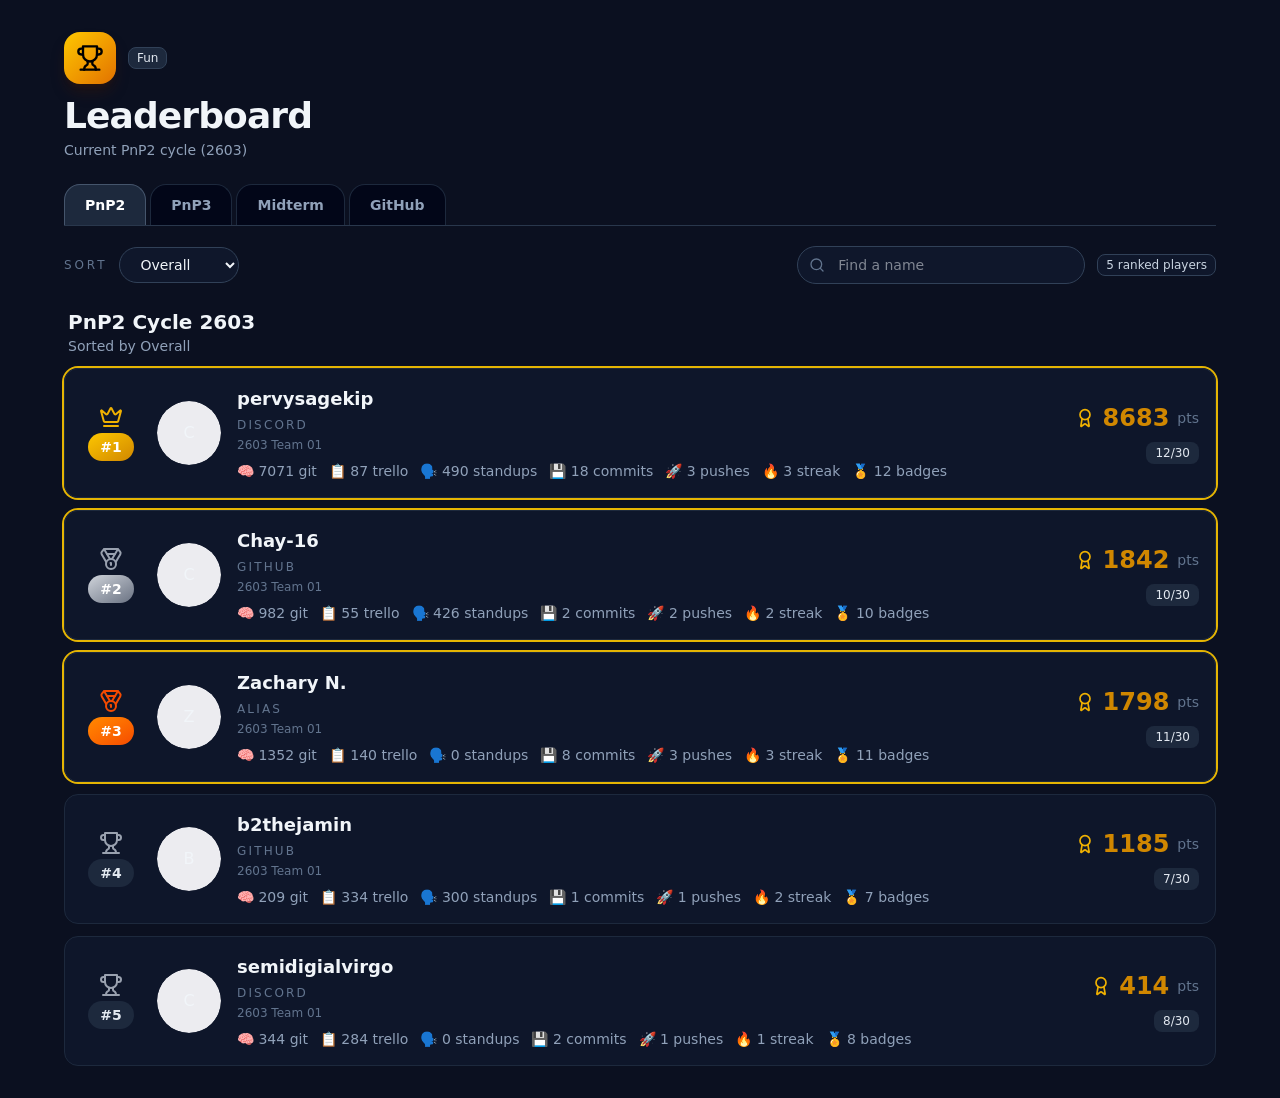
==== index.html @ a2656430 "Publish leaderboard site" ====
<!doctype html>
<html lang="en">
  <head>
    <meta charset="UTF-8" />
    <meta name="viewport" content="width=device-width, initial-scale=1.0" />
    <title>TEST Figma App</title>
    <script type="module" crossorigin src="./assets/index-xayxBxNZ.js"></script>
    <link rel="stylesheet" crossorigin href="./assets/index-DCw0afcR.css">
  </head>
  <body>
    <div id="root"></div>
  </body>
  </html>
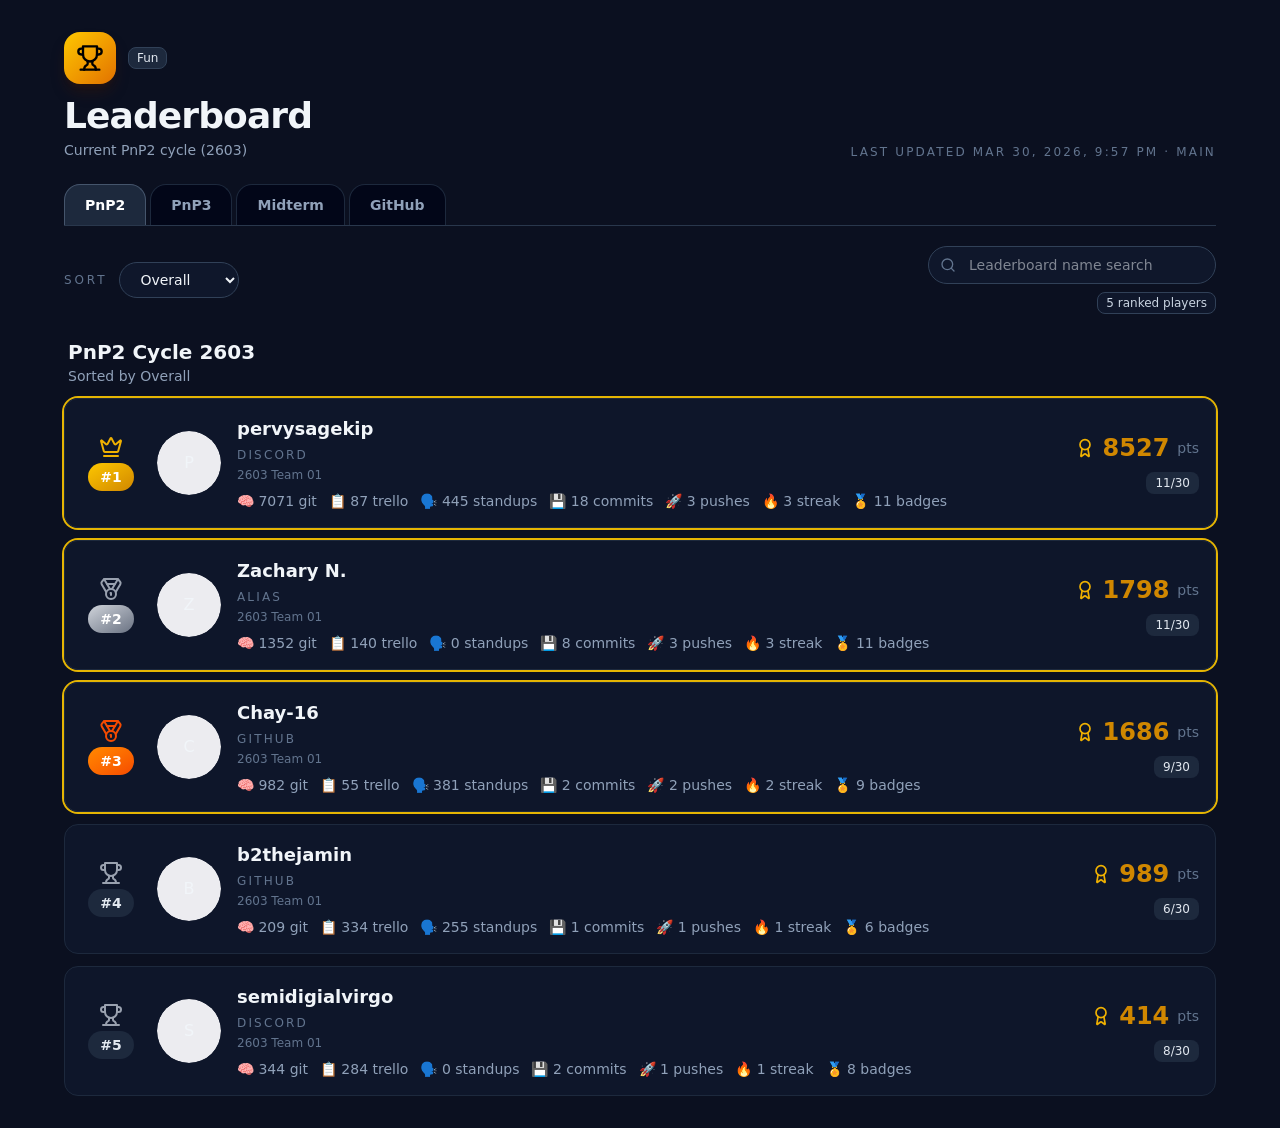
==== commit 6d47669a: "Update leaderboard site (release)" ====
--- a/index.html
+++ b/index.html
@@ -4,8 +4,8 @@
     <meta charset="UTF-8" />
     <meta name="viewport" content="width=device-width, initial-scale=1.0" />
     <title>TEST Figma App</title>
-    <script type="module" crossorigin src="./assets/index-xayxBxNZ.js"></script>
-    <link rel="stylesheet" crossorigin href="./assets/index-DCw0afcR.css">
+    <script type="module" crossorigin src="./assets/index-DD4FYMpU.js"></script>
+    <link rel="stylesheet" crossorigin href="./assets/index-sSkoucv5.css">
   </head>
   <body>
     <div id="root"></div>
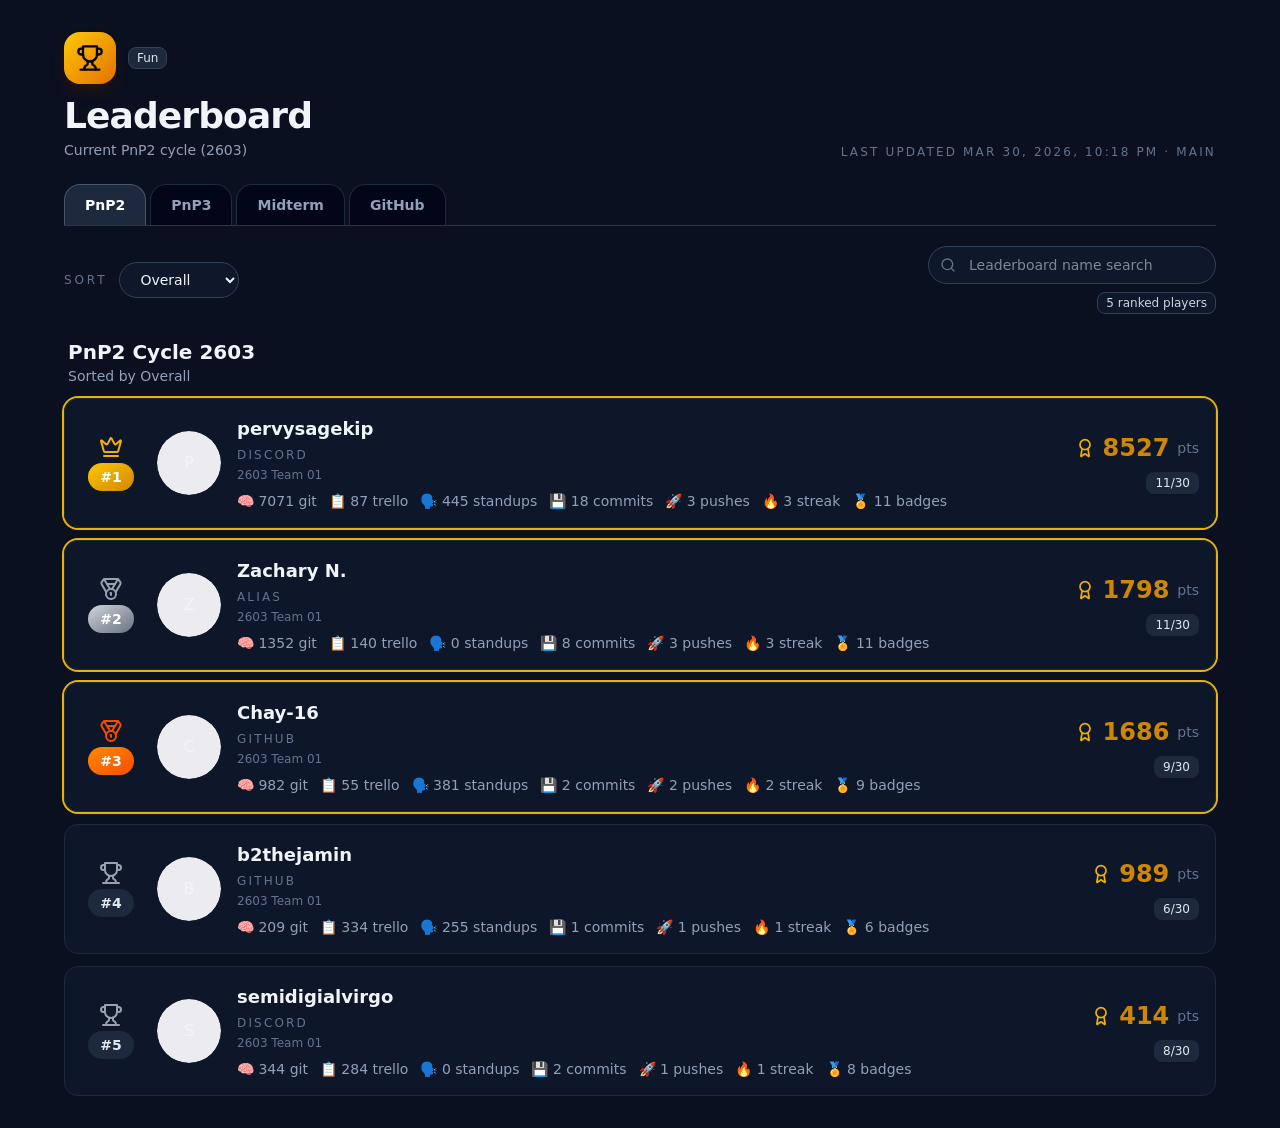
==== commit 1a232f0b: "Update leaderboard site (release)" ====
--- a/index.html
+++ b/index.html
@@ -4,8 +4,8 @@
     <meta charset="UTF-8" />
     <meta name="viewport" content="width=device-width, initial-scale=1.0" />
     <title>TEST Figma App</title>
-    <script type="module" crossorigin src="./assets/index-DD4FYMpU.js"></script>
-    <link rel="stylesheet" crossorigin href="./assets/index-sSkoucv5.css">
+    <script type="module" crossorigin src="./assets/index-TPYwkiMj.js"></script>
+    <link rel="stylesheet" crossorigin href="./assets/index-B5PTV0DO.css">
   </head>
   <body>
     <div id="root"></div>
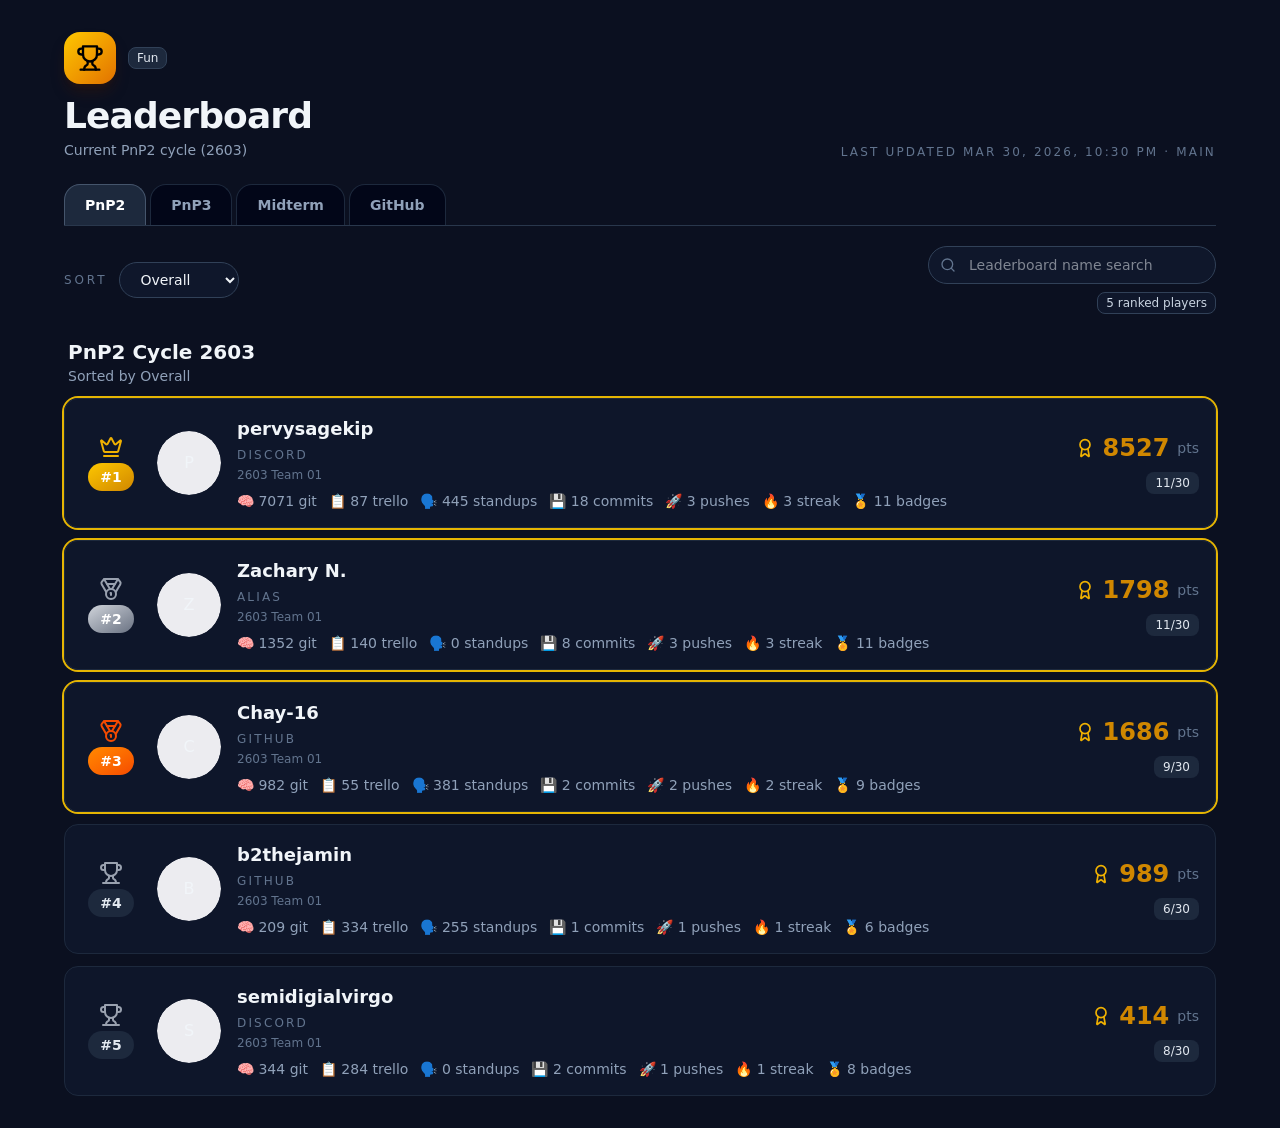
==== commit cbfca34c: "Update leaderboard site (release)" ====
--- a/index.html
+++ b/index.html
@@ -4,8 +4,8 @@
     <meta charset="UTF-8" />
     <meta name="viewport" content="width=device-width, initial-scale=1.0" />
     <title>TEST Figma App</title>
-    <script type="module" crossorigin src="./assets/index-TPYwkiMj.js"></script>
-    <link rel="stylesheet" crossorigin href="./assets/index-B5PTV0DO.css">
+    <script type="module" crossorigin src="./assets/index-0179zSfe.js"></script>
+    <link rel="stylesheet" crossorigin href="./assets/index-vSkT1nV4.css">
   </head>
   <body>
     <div id="root"></div>
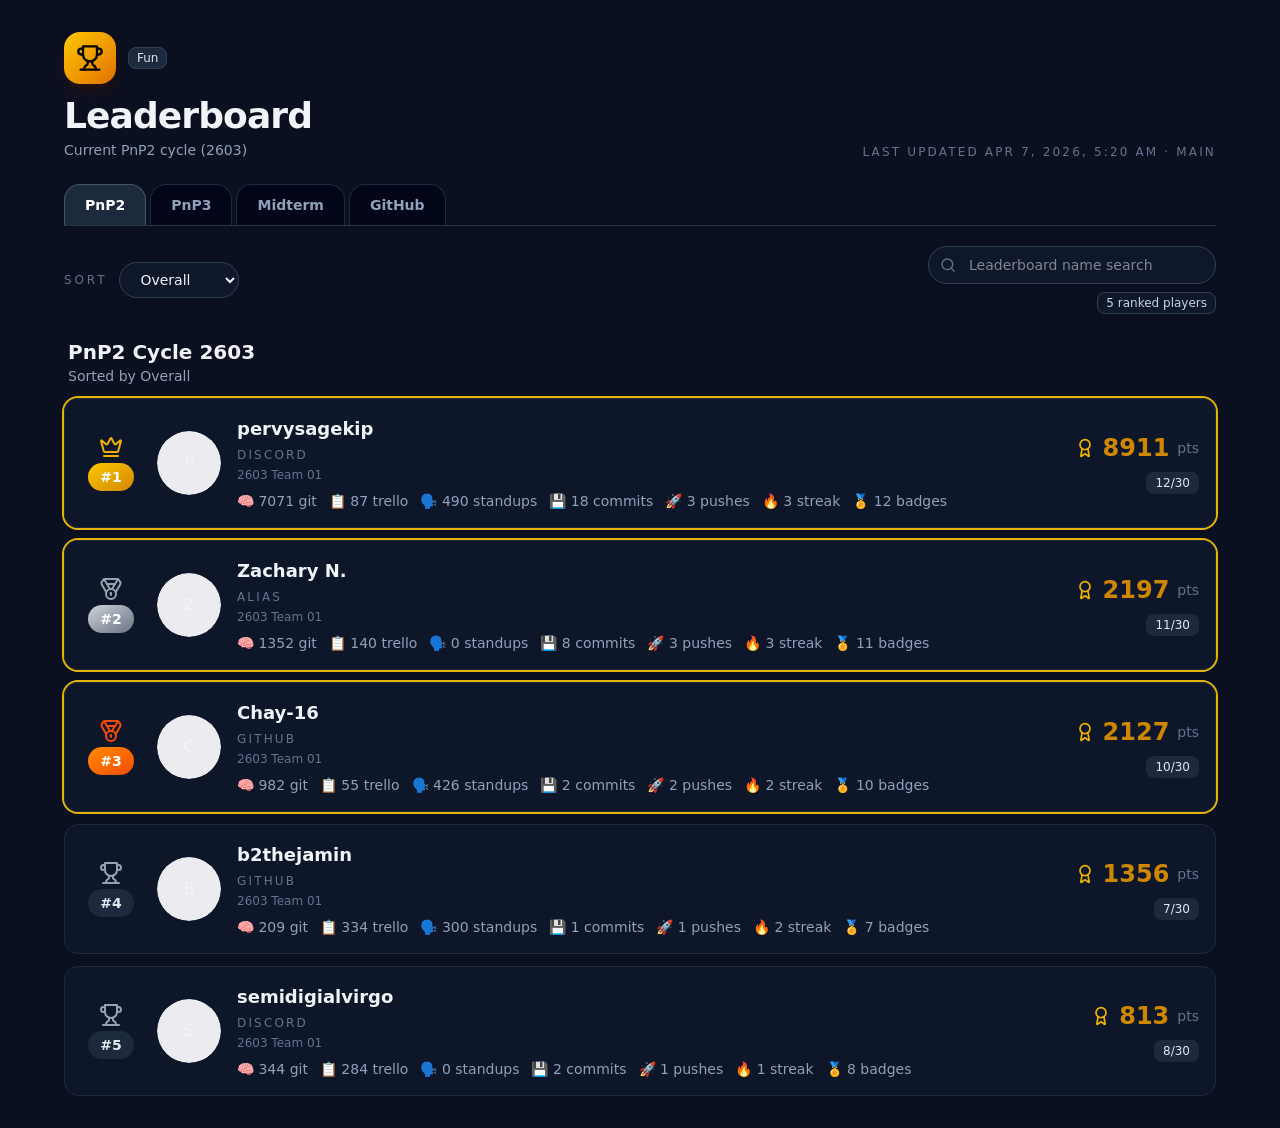
==== commit d444c146: "Update leaderboard site (release)" ====
--- a/index.html
+++ b/index.html
@@ -4,7 +4,7 @@
     <meta charset="UTF-8" />
     <meta name="viewport" content="width=device-width, initial-scale=1.0" />
     <title>TEST Figma App</title>
-    <script type="module" crossorigin src="./assets/index-0179zSfe.js"></script>
+    <script type="module" crossorigin src="./assets/index-Dd1Uzf2_.js"></script>
     <link rel="stylesheet" crossorigin href="./assets/index-vSkT1nV4.css">
   </head>
   <body>
